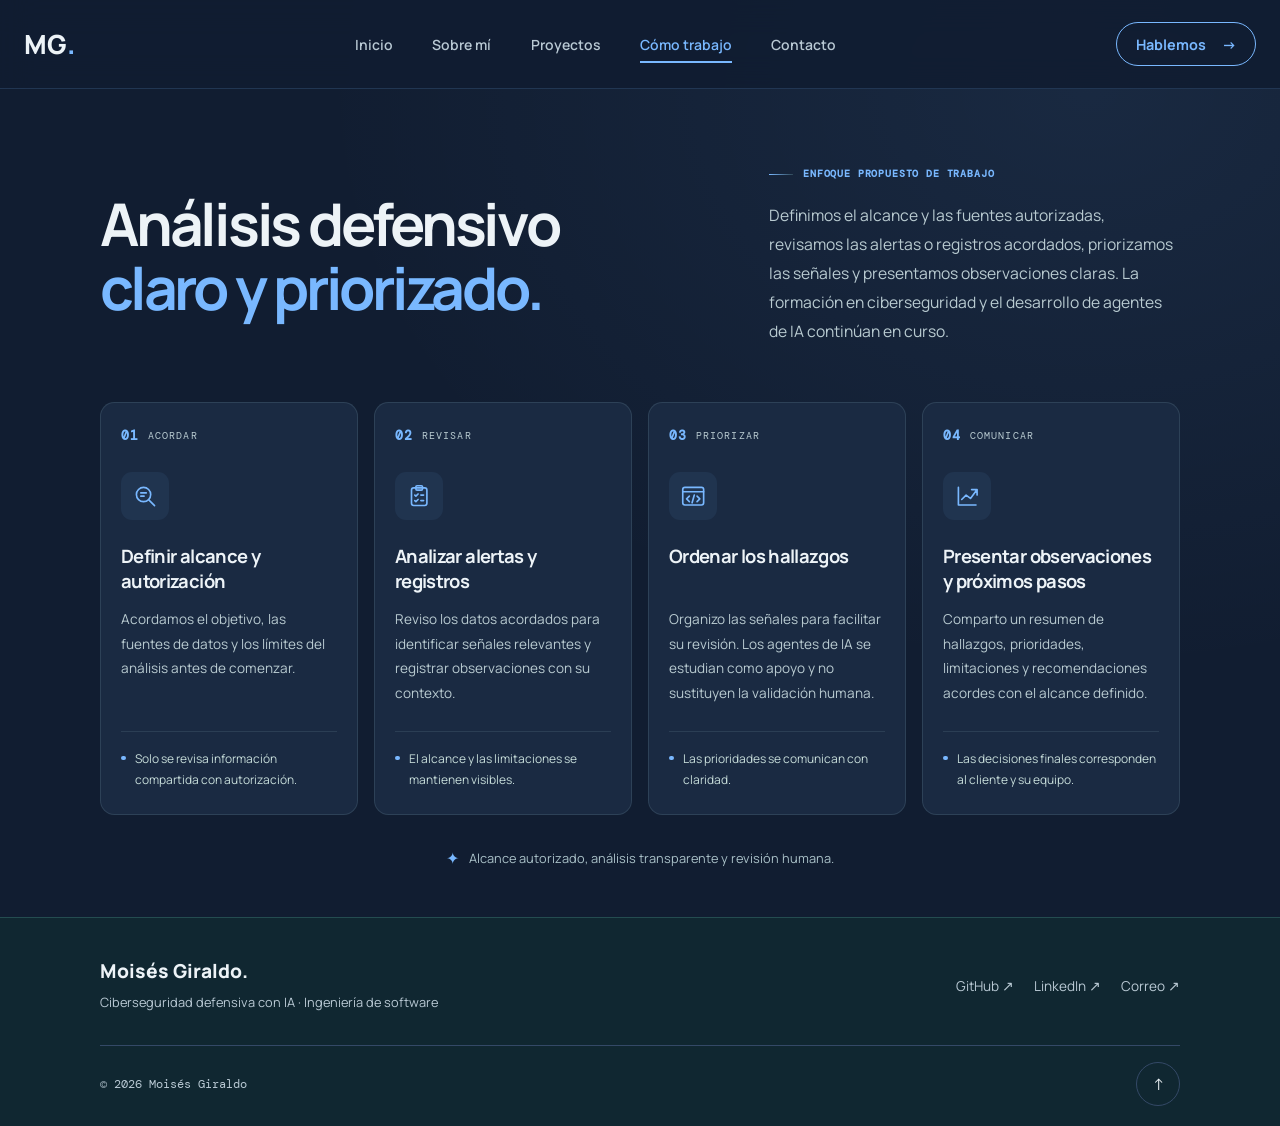
==== como-trabajo.html @ 06eb2d71 "portafolio1.0" ====
<!doctype html>
<html lang="es">
  <head>
    <meta charset="utf-8">
    <meta name="viewport" content="width=device-width, initial-scale=1">
    <meta name="theme-color" content="#111d31">
    <meta name="description" content="Enfoque propuesto por Moisés Giraldo para definir el alcance y priorizar alertas y registros en análisis defensivos.">
    <title>Cómo trabajo | Moisés Giraldo</title>
    <link rel="stylesheet" href="css/styles.css">
    <script src="js/app.js" defer></script>
    <link rel="stylesheet" href="css/visual.css">
    <link rel="stylesheet" href="css/proceso.css">
  </head>
  <body>
    <a class="skip-link" href="#contenido">Saltar al contenido</a>
    <header class="site-header">
      <div class="header-inner">
        <a class="wordmark" href="index.html" aria-label="Moisés Giraldo, ir al inicio">MG<span>.</span></a>
        <button class="menu-toggle" type="button" aria-expanded="false" aria-controls="site-nav" aria-label="Abrir menú"><span></span><span></span></button>
        <nav class="site-nav" id="site-nav" aria-label="Navegación principal">
          <a href="index.html">Inicio</a><a href="sobre-mi.html">Sobre mí</a>
          <a href="proyectos.html">Proyectos</a>
          <a href="como-trabajo.html" aria-current="page">Cómo trabajo</a><a href="contacto.html">Contacto</a>
        </nav>
        <a class="header-cta" href="contacto.html">Hablemos <span aria-hidden="true">→</span></a>
      </div>
    </header>
    <main id="contenido" class="process-main">
      <section class="process-page section-wrap" aria-labelledby="process-title">
        <div class="process-header">
          <h1 id="process-title" class="process-title">Análisis defensivo<br><span>claro y priorizado.</span></h1>
          <div class="process-intro">
            <p class="process-kicker"><span class="process-kicker-line"></span> ENFOQUE PROPUESTO DE TRABAJO</p>
            <p class="process-summary">Definimos el alcance y las fuentes autorizadas, revisamos las alertas o registros acordados, priorizamos las señales y presentamos observaciones claras. La formación en ciberseguridad y el desarrollo de agentes de IA continúan en curso.</p>
            <div class="process-dots" aria-hidden="true">
              <span></span><span></span><span></span><span></span>
            </div>
          </div>
        </div>

        <div class="process-grid" aria-label="Proceso de trabajo">
          <article class="process-card">
            <div class="process-card-head">
              <span class="process-index">01</span>
              <span class="process-label">ACORDAR</span>
            </div>
            <div class="process-icon process-icon-search" aria-hidden="true">
              <svg viewBox="0 0 24 24" aria-hidden="true" focusable="false"><circle cx="10.5" cy="10.5" r="6.5"></circle><path d="m15.5 15.5 5 5M8 9h5M8 12h3"></path></svg>
            </div>
            <h2>Definir alcance y autorización</h2>
            <p>Acordamos el objetivo, las fuentes de datos y los límites del análisis antes de comenzar.</p>
            <div class="process-accent">
              <span class="process-bullet"></span>
              <p>Solo se revisa información compartida con autorización.</p>
            </div>
          </article>

          <article class="process-card">
            <div class="process-card-head">
              <span class="process-index">02</span>
              <span class="process-label">REVISAR</span>
            </div>
            <div class="process-icon process-icon-plan" aria-hidden="true">
              <svg viewBox="0 0 24 24" aria-hidden="true" focusable="false"><rect x="5" y="4.5" width="14" height="16" rx="2"></rect><rect x="9" y="2.5" width="6" height="4" rx="1"></rect><path d="m8 11 1 1 2-2M13.5 11h2.5m-8 5 1 1 2-2m2.5 1H16"></path></svg>
            </div>
            <h2>Analizar alertas y registros</h2>
            <p>Reviso los datos acordados para identificar señales relevantes y registrar observaciones con su contexto.</p>
            <div class="process-accent">
              <span class="process-bullet"></span>
              <p>El alcance y las limitaciones se mantienen visibles.</p>
            </div>
          </article>

          <article class="process-card">
            <div class="process-card-head">
              <span class="process-index">03</span>
              <span class="process-label">PRIORIZAR</span>
            </div>
            <div class="process-icon process-icon-build" aria-hidden="true">
              <svg viewBox="0 0 24 24" aria-hidden="true" focusable="false"><rect x="2.5" y="4" width="19" height="16" rx="2"></rect><path d="M2.5 8h19m-13 4-2.5 2.5L8.5 17m7-5 2.5 2.5-2.5 2.5m-2.5-6-2 7"></path></svg>
            </div>
            <h2>Ordenar los hallazgos</h2>
            <p>Organizo las señales para facilitar su revisión. Los agentes de IA se estudian como apoyo y no sustituyen la validación humana.</p>
            <div class="process-accent">
              <span class="process-bullet"></span>
              <p>Las prioridades se comunican con claridad.</p>
            </div>
          </article>

          <article class="process-card">
            <div class="process-card-head">
              <span class="process-index">04</span>
              <span class="process-label">COMUNICAR</span>
            </div>
            <div class="process-icon process-icon-improve" aria-hidden="true">
              <svg viewBox="0 0 24 24" aria-hidden="true" focusable="false"><path d="M4 4v16h16M7 15l4-4 4 3 6-8M16 6h5v5"></path></svg>
            </div>
            <h2>Presentar observaciones y próximos pasos</h2>
            <p>Comparto un resumen de hallazgos, prioridades, limitaciones y recomendaciones acordes con el alcance definido.</p>
            <div class="process-accent">
              <span class="process-bullet"></span>
              <p>Las decisiones finales corresponden al cliente y su equipo.</p>
            </div>
          </article>
        </div>

        <div class="process-footer">
          <span class="process-footer-icon">✦</span>
          <p>Alcance autorizado, análisis transparente y revisión humana.</p>
        </div>
      </section>
    </main>
    <footer class="site-footer">
      <div class="footer-inner">
        <div class="footer-top">
          <div><a class="footer-name" href="index.html">Moisés Giraldo<span aria-hidden="true">.</span></a><p>Ciberseguridad defensiva con IA · Ingeniería de software</p></div>
          <nav class="footer-links" aria-label="Perfiles y contacto">
            <a href="https://github.com/ellmoi" target="_blank" rel="noopener noreferrer">GitHub ↗</a>
            <a href="https://www.linkedin.com/in/moises-giraldo-7874b9283" target="_blank" rel="noopener noreferrer">LinkedIn ↗</a>
            <a href="mailto:moises10giraldo@gmail.com">Correo ↗</a>
          </nav>
        </div>
        <div class="footer-bottom"><span class="footer-copy">© <span id="year">2026</span> Moisés Giraldo</span><a class="back-top" href="index.html" aria-label="Volver al inicio">↑</a></div>
      </div>
    </footer>
  </body>
</html>
---- css/styles.css ----
@import url('https://fonts.googleapis.com/css2?family=DM+Mono:wght@400;500&family=Manrope:wght@400;500;600;700;800&display=swap');

:root {
  color-scheme: dark;
  --paper: #192c3a;
  --ink: #edf3f7;
  --muted: #b9c9d4;
  --line: #39505f;
  --accent: #96d8ca;
  --deep: #213746;
  --surface: #213746;
  --mono: 'DM Mono', 'Courier New', monospace;
  --sans: 'Manrope', 'Segoe UI', sans-serif;
  font-family: var(--sans);
  color: var(--ink);
  background: var(--paper);
  scroll-behavior: smooth;
  scroll-padding-top: 5.5rem;
  overflow-x: clip;
}

*, *::before, *::after { box-sizing: border-box; }
body { width: 100%; margin: 0; min-width: 0; min-height: 100svh; display: flex; flex-direction: column; background: radial-gradient(ellipse at 90% 10%, rgb(180 238 92 / 8%), transparent 42%); }
main { flex: 1; }
a { color: inherit; text-decoration: none; }
button { font: inherit; }
::selection { color: var(--paper); background: var(--accent); }
:focus-visible { outline: 2px solid #537c33; outline-offset: 4px; }

.skip-link { position: absolute; z-index: 10; top: 0.5rem; left: 0.5rem; padding: 0.75rem 1rem; background: var(--accent); transform: translateY(-150%); }
.skip-link:focus { transform: translateY(0); }
.site-header { position: sticky; z-index: 5; top: 0; background: rgb(244 245 242 / 94%); border-bottom: 1px solid var(--line); backdrop-filter: blur(12px); }
.header-inner { width: min(100% - 2.5rem, 1180px); min-height: 4.5rem; margin-inline: auto; display: flex; align-items: center; justify-content: space-between; }
.wordmark { display: inline-flex; align-items: center; justify-content: center; min-width: 2.75rem; min-height: 2.75rem; border: 1px solid var(--line); border-radius: 0.75rem; background: rgb(255 255 255 / 55%); font-weight: 800; font-size: 1.2rem; letter-spacing: 0; }
.wordmark span, .contact h2 span { color: #648b39; }
.site-nav { display: flex; align-items: center; gap: clamp(1rem, 3vw, 2.35rem); }
.site-nav a { color: #4e5752; font-size: 0.78rem; font-weight: 600; transition: color 160ms ease; }
.site-nav a:hover { color: #537c33; }
.site-nav a[aria-current="page"] { color: #537c33; }
.menu-toggle { display: none; }
.section-wrap { width: min(100% - 2.5rem, 1080px); margin-inline: auto; }
.page-intro { padding-block: clamp(3.5rem, 7vw, 5.5rem) 2.5rem; }
.page-intro .eyebrow { margin-bottom: 1.1rem; }
.page-title { max-width: 52rem; margin-bottom: 1rem; font-size: clamp(2.8rem, 7vw, 5.2rem); line-height: 1.02; letter-spacing: -0.06em; }
.page-description { max-width: 38rem; margin-bottom: 0; color: #626b65; font-size: 0.95rem; line-height: 1.8; }
.page-content { margin-bottom: clamp(4rem, 9vw, 7rem); }
.page-content.section-rule { border-top: 1px solid var(--line); }
.hero { min-height: min(720px, calc(100svh - 4.5rem)); padding-block: clamp(4.5rem, 10vw, 8rem) 4rem; display: grid; grid-template-columns: minmax(0, 1.2fr) minmax(230px, 0.72fr); align-items: center; gap: clamp(2rem, 8vw, 7rem); position: relative; }
.hero-copy { padding-bottom: 2rem; }
.eyebrow, .method-index, .portrait-index, .empty-count, .contact-pending { font-family: var(--mono); font-size: 0.68rem; letter-spacing: 0; }
.eyebrow { color: var(--muted); text-transform: uppercase; letter-spacing: 0.08em; line-height: 1.7; }
.hero .eyebrow { display: flex; align-items: center; gap: 0.6rem; margin: 0 0 1.5rem; }
.status-dot { width: 0.5rem; aspect-ratio: 1; background: #79a84a; border-radius: 50%; box-shadow: 0 0 0 4px rgb(180 238 92 / 30%); }
h1, h2, h3, p { margin-top: 0; }
h1, h2, h3 { text-wrap: balance; }
h1 { margin-bottom: 1rem; font-size: clamp(4rem, 9vw, 7.6rem); line-height: 0.91; letter-spacing: -0.065em; font-weight: 700; }
h1 span { color: #648b39; }
.hero-role { max-width: 24rem; margin-bottom: 0.9rem; font-size: clamp(1rem, 2vw, 1.3rem); font-weight: 700; line-height: 1.4; }
.hero-intro { max-width: 28rem; margin-bottom: 1.8rem; color: #626b65; font-size: 0.95rem; line-height: 1.8; }
.button { min-height: 3rem; display: inline-flex; align-items: center; justify-content: center; gap: 1.6rem; padding: 0.85rem 1.25rem; border-radius: 0.65rem; font-size: 0.8rem; font-weight: 700; transition: background 160ms ease, transform 160ms ease; }
.button-primary { background: var(--deep); color: white; }
.button-primary:hover { background: #395849; transform: translateY(-2px); }
.button-primary span { color: var(--accent); font-size: 1.1rem; }
.portrait { min-height: 390px; max-height: 480px; aspect-ratio: 0.79; justify-self: end; width: min(100%, 350px); position: relative; overflow: hidden; border: 6px solid #fff; border-radius: 1.25rem; background: #e2e7df; box-shadow: 0 20px 48px -24px rgb(38 60 52 / 35%); }
.portrait-photo { position: absolute; inset: 0; width: 100%; height: 100%; object-fit: cover; object-position: center 30%; }
.portrait-index { position: absolute; z-index: 1; top: 1.2rem; left: 1.2rem; padding: 0.5rem 0.65rem; border: 1px solid rgb(255 255 255 / 25%); border-radius: 0.4rem; background: rgb(32 38 36 / 78%); color: #fff; }
.portrait-corner { position: absolute; z-index: 1; right: 0; bottom: 0; width: 3rem; aspect-ratio: 1; background: var(--accent); clip-path: polygon(100% 0, 100% 100%, 0 100%); }
.scroll-cue { position: absolute; bottom: 1rem; left: 0; display: flex; gap: 0.65rem; align-items: center; color: var(--muted); font-family: var(--mono); font-size: 0.63rem; text-transform: uppercase; }
.scroll-cue span { font-size: 1rem; color: var(--deep); }
.section-rule { border-top: 1px solid var(--line); }
.about { display: grid; grid-template-columns: 1fr 1fr; gap: clamp(2rem, 8vw, 7rem); padding-block: clamp(4rem, 9vw, 7rem); }
.section-heading .eyebrow { margin-bottom: 1.1rem; }
.section-heading h2, .contact h2 { margin-bottom: 0; font-size: clamp(2.6rem, 6vw, 4.8rem); line-height: 1.03; letter-spacing: -0.06em; }
.section-heading h2 span { color: #648b39; }
.about-copy { align-self: end; max-width: 32rem; padding-bottom: 0.25rem; }
.about-copy p { color: #66706a; font-size: 0.9rem; line-height: 1.85; }
.about-copy .lead { color: var(--ink); font-size: 1.2rem; font-weight: 600; line-height: 1.6; }
.projects { padding-block: clamp(3.5rem, 7vw, 5rem); }
.section-heading-inline { display: flex; justify-content: space-between; align-items: end; gap: 2rem; margin-bottom: 2.5rem; }
.section-heading-inline h2 { font-size: clamp(2.2rem, 5vw, 3.5rem); }
.section-note { max-width: 17rem; margin-bottom: 0.25rem; color: var(--muted); font-size: 0.8rem; line-height: 1.7; }
.featured-projects { padding-block: 1rem clamp(3.5rem, 7vw, 5rem); }
.featured-heading { margin-bottom: 1.5rem; }
.featured-project-grid { display: grid; grid-template-columns: repeat(2, minmax(0, 1fr)); gap: 1rem; }
.featured-project { min-width: 0; padding: 0.6rem; border: 1px solid var(--line); border-radius: 1rem; background: rgb(255 255 255 / 72%); box-shadow: 0 5px 20px rgb(38 60 52 / 3%); transition: border-color 180ms ease, box-shadow 180ms ease; }
.featured-project:hover, .featured-project:focus-within { border-color: #93aa82; box-shadow: 0 12px 28px rgb(38 60 52 / 9%); }
.featured-project-toggle { border-radius: 0.6rem; }
.featured-project-toggle { position: relative; width: 100%; display: block; overflow: hidden; aspect-ratio: 1.55; padding: 0; border: 0; background: var(--deep); color: #fff; text-align: left; cursor: pointer; }
.featured-project-toggle > img { position: absolute; inset: 0; width: 100%; height: 100%; display: block; object-fit: cover; transition: transform 220ms ease; }
.featured-project-toggle::after { position: absolute; inset: 35% 0 0; content: ''; background: linear-gradient(transparent, rgb(20 25 23 / 96%)); }
.featured-project-toggle:hover > img, .featured-project-toggle:focus-visible > img, .featured-project.is-open .featured-project-toggle > img { transform: scale(1.025); }
.featured-project-meta { position: absolute; z-index: 1; right: 1rem; bottom: 1rem; left: 1rem; display: flex; align-items: end; justify-content: space-between; gap: 1rem; }
.featured-project-title { font-size: 1.1rem; font-weight: 700; }
.featured-project-prompt { padding: 0.4rem 0.55rem; border: 1px solid rgb(255 255 255 / 35%); border-radius: 0.35rem; background: rgb(20 25 23 / 50%); font-family: var(--mono); font-size: 0.66rem; white-space: nowrap; }
.project-tech-preview { position: absolute; z-index: 1; right: 1rem; bottom: 3.6rem; left: 1rem; display: flex; flex-wrap: wrap; gap: 0.45rem; opacity: 0; transform: translateY(0.4rem); transition: opacity 180ms ease, transform 180ms ease; }
.project-tech-preview span { padding: 0.35rem 0.5rem; border: 1px solid rgb(255 255 255 / 44%); background: rgb(20 25 23 / 72%); color: #fff; font-family: var(--mono); font-size: 0.62rem; }
.featured-project:hover .project-tech-preview, .featured-project:focus-within .project-tech-preview, .featured-project.is-open .project-tech-preview { opacity: 1; transform: translateY(0); }
.featured-project-actions { display: flex; gap: 0.5rem; margin-inline: 0.5rem; padding-block: 0.75rem 0.5rem; border-top: 1px solid var(--line); }
.featured-project-actions[hidden] { display: none; }
.featured-project-actions .project-action { flex: 1; }
.projects-more { margin-bottom: clamp(4rem, 9vw, 7rem); padding-top: clamp(3rem, 6vw, 4.5rem); }
.projects-more .section-heading-inline { margin-bottom: 1.5rem; }
.project-list { border-top: 1px solid var(--line); }
.project-entry { min-height: 5.5rem; display: grid; grid-template-columns: 3rem minmax(0, 1fr) auto; align-items: center; gap: 1.25rem; border-bottom: 1px solid var(--line); }
.project-number { color: var(--muted); font-family: var(--mono); font-size: 0.68rem; }
.project-entry h2, .project-entry h3 { margin: 0; font-size: clamp(1rem, 2vw, 1.25rem); font-weight: 600; }
.project-actions { display: flex; align-items: center; justify-content: flex-end; flex-wrap: wrap; gap: 0.5rem; }
.project-action { min-height: 2.5rem; display: inline-flex; align-items: center; justify-content: center; gap: 0.4rem; padding: 0.55rem 0.7rem; border: 1px solid var(--line); background: transparent; color: var(--deep); font: 700 0.68rem var(--sans); text-decoration: none; white-space: nowrap; }
.project-action:not(:disabled) { cursor: pointer; }
.project-action:disabled { color: var(--muted); opacity: 0.58; cursor: not-allowed; }
.project-action.project-page:not(:disabled) { border-color: var(--deep); background: var(--deep); color: #fff; }
.project-repo span { color: #648b39; }
.method { margin-block: 1rem clamp(3rem, 6vw, 5rem); padding: clamp(2rem, 5vw, 3.5rem); border: 1px solid #40594c; border-radius: 1rem; background: var(--deep); color: #f4f5f2; }
.method-top { display: flex; justify-content: space-between; gap: 1rem; }
.method .eyebrow, .method-index { color: #b9c8be; }
.method h2 { max-width: 47rem; margin: 2.5rem 0 3rem; font-size: clamp(1.8rem, 4.5vw, 3.6rem); line-height: 1.2; letter-spacing: -0.045em; }
.method h2 span { color: var(--accent); }
.process-list { display: grid; grid-template-columns: repeat(6, 1fr); list-style: none; margin: 0; padding: 1.2rem 0 0; border-top: 1px solid rgb(255 255 255 / 22%); }
.process-list li { display: flex; flex-direction: column; gap: 0.8rem; font-size: 0.75rem; font-weight: 600; }
.process-list li span { color: #a6b8ac; font-family: var(--mono); font-size: 0.62rem; }
.contact { display: grid; grid-template-columns: 1fr 1fr; gap: clamp(2rem, 8vw, 7rem); padding-block: clamp(4rem, 9vw, 7rem); }
.contact-list { min-width: 0; align-self: center; padding: 0.4rem 1.25rem; border: 1px solid var(--line); border-radius: 0.85rem; background: rgb(255 255 255 / 65%); }
.contact-row { min-height: 3.8rem; display: grid; grid-template-columns: 1fr 1fr auto; align-items: center; gap: 1rem; border-bottom: 1px solid var(--line); font-size: 0.85rem; font-weight: 600; }
.contact-row:first-child { border-top: 0; }
.contact-row:last-child { border-bottom: 0; }
.contact-row > span:last-child { color: #648b39; font-size: 1rem; }
.contact-pending { color: var(--muted); font-weight: 400; }
.site-footer { min-height: 5.5rem; padding: 1.2rem max(1.25rem, calc((100% - 1080px) / 2)); display: grid; grid-template-columns: auto 1fr auto auto; align-items: center; gap: 1.5rem; border-top: 1px solid var(--line); }
.footer-name { font-size: 0.8rem; font-weight: 800; }
.site-footer p { margin: 0; color: var(--muted); font-size: 0.72rem; }
.back-top { width: 2.75rem; aspect-ratio: 1; display: grid; place-items: center; border: 1px solid var(--line); border-radius: 50%; transition: background 160ms ease; }
.back-top:hover { background: var(--accent); }
.footer-copy { color: var(--muted); font-family: var(--mono); font-size: 0.65rem; }

@media (min-width: 1400px) { .hero { min-height: 720px; } }
@media (max-width: 680px) {
  .header-inner { width: min(100% - 2rem, 1180px); min-height: 4rem; }
  .menu-toggle { width: 2.75rem; height: 2.75rem; display: flex; flex-direction: column; align-items: center; justify-content: center; gap: 0.35rem; border: 1px solid var(--line); background: transparent; cursor: pointer; }
  .menu-toggle span { width: 1rem; height: 1px; background: var(--ink); transition: transform 160ms ease; }
  .menu-toggle[aria-expanded="true"] span:first-child { transform: translateY(3px) rotate(45deg); }
  .menu-toggle[aria-expanded="true"] span:last-child { transform: translateY(-3px) rotate(-45deg); }
  .site-nav { position: absolute; top: calc(100% + 1px); left: 0; right: 0; display: none; flex-direction: column; align-items: stretch; gap: 0; padding: 0.5rem 1rem 1rem; background: var(--paper); border-bottom: 1px solid var(--line); }
  .site-nav.is-open { display: flex; }
  .site-nav a { padding: 0.9rem 0.25rem; border-bottom: 1px solid var(--line); font-size: 0.9rem; }
  .section-wrap { width: min(100% - 2rem, 1080px); }
  .page-intro { padding-block: 3.5rem 2rem; }
  .page-title { font-size: clamp(2.8rem, 12vw, 4rem); }
  .hero { min-height: auto; grid-template-columns: 1fr; gap: 2rem; padding-block: 4rem 4.5rem; }
  .hero-copy { padding-bottom: 0; }
  h1 { font-size: clamp(4rem, 17vw, 6rem); }
  .portrait { justify-self: stretch; width: 100%; min-height: 320px; max-height: 440px; aspect-ratio: 0.85; }
  .scroll-cue { bottom: 1rem; }
  .about, .contact { grid-template-columns: 1fr; gap: 2rem; }
  .section-heading h2, .contact h2 { font-size: clamp(2.7rem, 12vw, 4rem); }
  .section-heading-inline { align-items: start; flex-direction: column; gap: 0.8rem; margin-bottom: 1.7rem; }
  .section-heading-inline h2 { font-size: 2.5rem; }
  .section-note { max-width: 24rem; }
  .featured-project-grid { grid-template-columns: 1fr; }
  .featured-project-toggle { aspect-ratio: 1.25; }
  .featured-project-meta { right: 0.8rem; bottom: 0.8rem; left: 0.8rem; }
  .featured-project-title { font-size: 1rem; }
  .project-tech-preview { right: 0.8rem; bottom: 3.4rem; left: 0.8rem; }
  .project-entry { grid-template-columns: 2rem minmax(0, 1fr); gap: 0.75rem; padding-block: 0.9rem; }
  .project-actions { grid-column: 2; justify-content: flex-start; }
  .method { padding: 2rem 1.25rem; }
  .method-top { flex-direction: column; gap: 0; }
  .method h2 { margin: 1.7rem 0 2rem; }
  .process-list { grid-template-columns: repeat(3, 1fr); row-gap: 1.4rem; }
  .contact-row { grid-template-columns: 0.8fr 1.4fr auto; gap: 0.4rem; font-size: 0.8rem; }
  .contact-pending { font-size: 0.59rem; }
  .site-footer { grid-template-columns: 1fr auto; gap: 0.5rem 1rem; padding: 1.2rem 1rem; }
  .site-footer p { grid-row: 2; }
  .back-top { grid-column: 2; grid-row: 1; }
  .footer-copy { grid-column: 2; grid-row: 2; justify-self: end; }
}

@media (prefers-reduced-motion: reduce) {
  *, *::before, *::after { scroll-behavior: auto !important; transition-duration: 0.01ms !important; }
}

@media (hover: none) {
  .project-tech-preview { opacity: 1; transform: none; }
}
/* Ajustes de lectura y acceso a la información profesional. */
.hero-actions { display: flex; flex-wrap: wrap; gap: 0.75rem; }
.button-secondary { border: 1px solid var(--deep); color: var(--deep); }
.button-secondary:hover { background: #e2e7df; }
.skill-list { display: flex; flex-wrap: wrap; gap: 0.5rem; margin: 0 0 1.8rem; padding: 0; list-style: none; }
.skill-list li { padding: 0.45rem 0.75rem; border: 1px solid #d2dfc8; border-radius: 2rem; background: #eaf0e4; font: 0.72rem var(--mono); color: var(--deep); }
.featured-project-grid { gap: 2rem 1.25rem; align-items: start; }
.project-summary { margin: 0; padding: 1rem 0.5rem 0.8rem; color: #626b65; font-size: 0.88rem; line-height: 1.75; }
.project-status { padding: 0.55rem 0.7rem; color: var(--muted); font-size: 0.72rem; }
.project-action { min-height: 2.75rem; border-radius: 0.45rem; transition: background 160ms ease, border-color 160ms ease; }
.project-action:hover { border-color: #93aa82; background: #eaf0e4; }
.project-action.project-page:hover { background: #395849; }
.process-list { gap: 1.25rem; }
.process-list li p { margin: 0; color: #d2ddd5; font-size: 0.78rem; font-weight: 400; line-height: 1.7; }
.contact-note { margin-top: 1rem; color: var(--muted); font-size: 0.8rem; line-height: 1.7; }
.contact-row > span:nth-child(2) { min-width: 0; overflow-wrap: anywhere; }
a.contact-row:hover { background: #e2e7df; }
.site-nav a[aria-current="page"] { text-decoration: underline; text-underline-offset: 0.4rem; }

/* Portadas panorámicas de todos los repositorios. */
.cyber-project-note {
  display: flex;
  justify-content: space-between;
  align-items: end;
  gap: 1.5rem;
  margin-bottom: 2rem;
  padding: clamp(1.25rem, 3vw, 2rem);
  border: 1px solid rgb(121 184 255 / 24%);
  border-radius: 0.6rem;
  background: rgb(28 45 70 / 70%);
}
.cyber-project-note .eyebrow { margin-bottom: 0.55rem; color: var(--accent); }
.cyber-project-note h2 { margin-bottom: 0.6rem; font-size: clamp(1.2rem, 2.4vw, 1.7rem); }
.cyber-project-note p:not(.eyebrow) { max-width: 46rem; margin-bottom: 0; color: var(--muted); font-size: 0.85rem; line-height: 1.75; }
.cyber-project-note .button { flex: 0 0 auto; }
.repository-gallery { margin-bottom: clamp(3rem, 7vw, 6rem); }
.repository-gallery-heading { display: flex; justify-content: space-between; flex-wrap: wrap; gap: 0.5rem 2rem; padding-block: 1rem; border-top: 1px solid var(--line); }
.repository-gallery-heading p { margin: 0; color: var(--muted); font-size: 0.75rem; line-height: 1.7; }
.repository-cover-list { display: grid; gap: 1.25rem; }
.repository-cover { position: relative; min-width: 0; min-height: 260px; overflow: hidden; border: 1px solid rgb(185 201 212 / 18%); border-radius: 0.85rem; background: #15241f; color: #fff; box-shadow: 0 8px 24px rgb(25 38 32 / 8%); }
.repository-cover-link { position: absolute; inset: 0; display: block; overflow: hidden; color: inherit; text-decoration: none; }
.repository-cover-image { position: absolute; inset: 0; z-index: 0; width: 100%; height: 100%; object-fit: cover; object-position: center; transition: transform 300ms ease; }
.repository-cover-link::before { position: absolute; inset: auto 0 0; z-index: 1; height: 38%; content: ''; background: linear-gradient(transparent, rgb(0 0 0 / 74%)); }
.repository-cover-link::after { position: absolute; inset: 0; z-index: 1; content: ''; background: linear-gradient(90deg, rgb(8 17 14 / 94%) 0%, rgb(8 17 14 / 83%) 32%, rgb(8 17 14 / 35%) 66%, rgb(8 17 14 / 8%) 100%); opacity: 0; transition: opacity 220ms ease; }
.repository-cover-content { position: absolute; inset: 0; z-index: 2; display: flex; flex-direction: column; align-items: flex-start; justify-content: center; max-width: 42rem; padding: clamp(1.5rem, 3vw, 2.25rem); }
.repository-cover-content > :not(h2) { opacity: 0; transform: translateY(0.35rem); transition: opacity 200ms ease, transform 200ms ease; }
.repository-index { display: block; margin-bottom: 0.85rem; color: #d0e4c3; font: 0.65rem var(--mono); letter-spacing: 0.1em; }
.repository-cover h2 { position: absolute; right: 1.5rem; bottom: 1.2rem; left: 1.5rem; margin: 0; color: #fff; font-size: clamp(1.2rem, 2.4vw, 1.65rem); font-weight: 700; line-height: 1.15; text-shadow: 0 1px 8px rgb(0 0 0 / 60%); }
.repository-cover-content > p { max-width: 30rem; margin-bottom: 1rem; color: #e2e8e3; font-size: 0.85rem; line-height: 1.65; }
.repository-tech { display: flex; flex-wrap: wrap; gap: 0.4rem; margin: 0 0 0.8rem; padding: 0; list-style: none; }
.repository-tech li { padding: 0.3rem 0.5rem; border: 1px solid rgb(255 255 255 / 28%); border-radius: 0.25rem; background: rgb(8 17 14 / 45%); color: #edf4e9; font: 0.65rem var(--mono); }
.repository-open { display: inline-flex; align-items: center; gap: 0.5rem; min-height: 40px; margin-top: 0.35rem; padding: 0.55rem 0.8rem; border: 1px solid rgb(255 255 255 / 70%); border-radius: 0.25rem; font-size: 0.75rem; font-weight: 700; }
.repository-cover-link:focus-visible { outline: 3px solid var(--accent); outline-offset: -5px; }
@media (hover: hover) {
  .repository-cover-link:hover .repository-cover-image { transform: scale(1.035); }
  .repository-cover-link:hover::after { opacity: 1; }
  .repository-cover-link:hover .repository-cover-content > :not(h2) { opacity: 1; transform: translateY(0); }
}
.repository-cover-link:focus-visible::after, .repository-cover-link:focus-visible .repository-cover-content > :not(h2) { opacity: 1; transform: translateY(0); }
@media (max-width: 680px) {
  .repository-cover { min-height: 300px; }
  .repository-cover-image { object-position: 70% center; }
  .repository-cover-content { padding: 1.5rem 1.25rem; }
  .repository-cover h2 { font-size: clamp(1.65rem, 7vw, 2.25rem); }
}

.project-detail-shell { width: min(100% - 3rem, 1240px); margin-inline: auto; padding-block: clamp(1.5rem, 4vw, 3rem) 5rem; }
.project-detail-back { display: inline-flex; align-items: center; gap: 0.6rem; min-height: 44px; color: var(--muted); font-size: 0.8rem; text-decoration: none; }
.project-detail-back:hover { color: var(--accent); }
.project-detail-heading { display: grid; grid-template-columns: 1fr minmax(15rem, 0.5fr); align-items: end; gap: 2rem; margin-block: clamp(2.5rem, 6vw, 5rem); }
.project-detail-heading .eyebrow, .project-detail-copy .eyebrow { color: var(--accent); font: 0.7rem var(--mono); text-transform: uppercase; }
.project-detail-heading h1 { max-width: 12ch; margin: 0; font-size: clamp(3rem, 7vw, 6rem); line-height: 0.98; }
.project-detail-heading > p { max-width: 26rem; margin: 0 0 0.3rem; color: var(--muted); line-height: 1.7; }
.project-detail-grid { display: grid; grid-template-columns: minmax(0, 1.2fr) minmax(18rem, 0.8fr); align-items: center; gap: clamp(2rem, 6vw, 6rem); }
.project-detail-media { position: relative; min-width: 0; margin: 0; overflow: hidden; aspect-ratio: 1.35; border: 1px solid var(--line); border-radius: 0.5rem; background: var(--surface); }
.project-detail-media img { display: block; width: 100%; height: 100%; object-fit: cover; }
.project-detail-media figcaption { position: absolute; right: 0.8rem; bottom: 0.8rem; padding: 0.4rem 0.55rem; background: rgb(0 0 0 / 62%); color: #fff; font: 0.62rem var(--mono); }
.project-detail-copy h2 { margin: 0 0 1rem; font-size: clamp(2rem, 4vw, 3.25rem); line-height: 1.05; }
.project-detail-copy > p { max-width: 36rem; color: var(--muted); font-size: 1rem; line-height: 1.8; }
.project-detail-tech { display: flex; flex-wrap: wrap; gap: 0.5rem; margin-block: 1.5rem 2rem; }
.project-detail-tech:empty { display: none; }
.project-detail-tech li { padding: 0.4rem 0.65rem; border: 1px solid var(--line); border-radius: 999px; color: var(--muted); font: 0.7rem var(--mono); list-style: none; }
.project-detail-actions { display: flex; flex-wrap: wrap; gap: 0.7rem; }
.project-detail-button { display: inline-flex; align-items: center; justify-content: center; gap: 0.65rem; min-height: 46px; padding: 0.7rem 1rem; border: 1px solid var(--line); border-radius: 0.3rem; color: var(--ink); font-size: 0.8rem; font-weight: 700; text-decoration: none; }
.project-detail-button[hidden] { display: none; }
.project-detail-button-primary { border-color: var(--accent); background: var(--accent); color: #102a2a; }
.project-detail-button:hover { border-color: var(--accent); }
.project-detail-button[aria-disabled="true"] { color: var(--muted); cursor: not-allowed; }
.project-detail-error { width: min(100% - 3rem, 60rem); margin: 15vh auto; color: var(--ink); }
.project-detail-error a { color: var(--accent); }
@media (max-width: 760px) {
  .project-detail-shell { width: min(100% - 2rem, 1240px); }
  .project-detail-heading { grid-template-columns: 1fr; gap: 1rem; margin-block: 2.5rem; }
  .project-detail-heading h1 { max-width: 14ch; font-size: clamp(3rem, 14vw, 4.5rem); }
  .project-detail-grid { grid-template-columns: 1fr; gap: 2rem; }
  .project-detail-media { aspect-ratio: 1.2; }
}
@media (min-width: 681px) {
  .site-nav { gap: clamp(0.25rem, 1.5vw, 1.25rem); }
  .site-nav a { padding: 0.65rem 0.8rem; border-radius: 0.5rem; }
  .site-nav a[aria-current="page"] { background: #e8eedf; }
  .process-list { grid-template-columns: repeat(3, minmax(0, 1fr)); gap: 1.75rem; }
  .contact-row { grid-template-columns: 4.5rem minmax(0, 1fr) auto; }
}
@media (max-width: 680px) {
  .process-list { grid-template-columns: repeat(2, minmax(0, 1fr)); }
  .project-tech-preview { opacity: 1; transform: none; bottom: auto; top: 0.8rem; }
  .featured-project-meta { flex-wrap: wrap; gap: 0.4rem; }
  .featured-project-actions { flex-wrap: wrap; }
  .site-nav { position: static; display: flex; width: 100%; }
  .header-inner { flex-wrap: wrap; }
  .menu-toggle { display: none; }
  .js .menu-toggle { display: flex; }
  .js .site-nav { position: absolute; display: none; }
  .js .site-nav.is-open { display: flex; }
}

/* Tema compartido por todas las páginas: petróleo, slate y menta. */
body { background: radial-gradient(ellipse at 85% 15%, rgb(74 118 139 / 12%), transparent 50%), var(--paper); }
:focus-visible { outline: 3px solid var(--accent); outline-offset: 5px; }
.skip-link { color: var(--paper); }
.site-header { background: rgb(25 44 58 / 97%); border-bottom-color: rgb(185 201 212 / 12%); backdrop-filter: blur(16px); }
.header-inner { width: min(100% - 3rem, 1080px); min-height: 5rem; gap: 1rem; }
.wordmark { padding: 0; border: 0; border-radius: 0; background: transparent; color: var(--ink); font-size: 1.35rem; }
.wordmark span, .contact h2 span, .section-heading h2 span, h1 span { color: var(--accent); }
.site-nav { gap: clamp(0.2rem, 1.2vw, 1rem); }
.site-nav a { padding: 0.85rem 0.65rem; border-radius: 0.3rem; color: var(--muted); font-size: 0.875rem; transition: color 180ms ease, background 180ms ease; }
.site-nav a:hover { color: var(--ink); background: rgb(185 201 212 / 6%); }
.site-nav a[aria-current="page"] { background: transparent; color: var(--ink); text-decoration-color: var(--accent); text-decoration-thickness: 2px; text-underline-offset: 0.55rem; }
.menu-toggle { border-color: var(--line); border-radius: 0.5rem; }
.section-wrap { width: min(100% - 3rem, 1080px); }
.page-description, .hero-intro, .about-copy p, .project-summary { color: var(--muted); font-size: 1rem; }
.eyebrow { font-size: 0.75rem; }
.page-title { font-size: clamp(2.8rem, 6vw, 4.5rem); }
.about, .contact { grid-template-columns: minmax(0, 1fr) minmax(0, 1fr); }
.about-copy { min-width: 0; }
.about-copy .lead { color: var(--ink); }
.section-heading h2, .contact h2 { font-size: clamp(2.3rem, 5vw, 4rem); }
.button { min-height: 3.1rem; padding: 0.85rem 1.25rem; border: 1px solid transparent; border-radius: 0.45rem; font-size: 0.9rem; gap: 1.25rem; transition: background 180ms ease, border-color 180ms ease, transform 180ms ease; }
.button-primary { background: var(--accent); color: var(--paper); }
.button-primary span { color: inherit; }
.button-primary:hover { background: #b8d5ff; }
.button-secondary { border-color: #718795; color: var(--ink); background: transparent; }
.button-secondary:hover { background: var(--surface); border-color: var(--muted); }
.contact-list, .scrum-steps li, .featured-project { background: var(--surface); border-color: var(--line); box-shadow: none; }
.contact-row { min-height: 4.5rem; font-size: 0.9rem; transition: background 180ms ease; }
a.contact-row:hover { background: #273a59; }
.contact-row > span:last-child { color: var(--accent); }
.scrum-icon { background: #2b4555; stroke: var(--accent); }
.scrum-step-label, .scrum-repeat { color: var(--accent); }
.scrum-steps p, .scrum-roles p { font-size: 0.9rem; }
.scrum-source { font-size: 0.85rem; }
.work-hero { background: var(--surface); }
.work-hero::before { background: linear-gradient(90deg, rgb(25 44 58 / 96%), rgb(25 44 58 / 80%) 40%, rgb(25 44 58 / 5%)); }
.work-hero .eyebrow, .repository-index { color: #c7e6df; }
.repository-cover { background: var(--surface); box-shadow: 0 8px 24px rgb(0 0 0 / 10%); }
.cover-link-primary { border-color: var(--accent); background: var(--accent); color: var(--paper); }
.cover-link:focus-visible { outline-color: var(--accent); }
.cover-link-primary:hover { border-color: #b8d5ff; background: #b8d5ff; color: var(--paper); }
.project-action { color: var(--ink); }
.project-action:hover { border-color: var(--accent); background: var(--surface); }
.project-repo span { color: var(--accent); }
.site-footer { background: #172936; border-top-color: var(--line); }
.site-footer p { font-size: 0.8rem; }
.footer-copy { font-size: 0.75rem; }
.back-top:hover { color: var(--paper); }
@media (max-width: 680px) {
  .header-inner, .section-wrap { width: calc(100% - 2rem); }
  .header-inner { min-height: 4.5rem; }
  .site-nav { gap: 0; background: var(--paper); border-bottom-color: var(--line); max-height: calc(100dvh - 4.5rem); overflow-y: auto; }
  .site-nav a { padding: 0.95rem 0.5rem; font-size: 1rem; }
  .about, .contact { grid-template-columns: minmax(0, 1fr); }
  .contact-list { padding-inline: 0.85rem; }
  .contact-row { grid-template-columns: 4.5rem minmax(0, 1fr) auto; font-size: 0.85rem; }
  .work-hero::before { background: rgb(25 44 58 / 85%); }
}
@media (prefers-reduced-motion: reduce) {
  .button-primary:hover { transform: none; }
}

.contact-page-layout { width: min(100% - 3rem, 1080px); min-height: calc(100svh - 11rem); display: grid; grid-template-columns: minmax(0, 1.1fr) minmax(15rem, 0.95fr) minmax(21rem, 1.25fr); align-items: start; gap: clamp(1.25rem, 2.5vw, 2.25rem); margin-inline: auto; padding-block: 3.75rem 2rem; }
.contact-intro > .eyebrow, .contact-form-heading > .eyebrow { margin-bottom: 0.75rem; }
.contact-intro h1 { margin: 0 0 1rem; font-size: clamp(2.65rem, 4.3vw, 3.55rem); line-height: 0.98; }
.contact-intro h1 span { color: var(--accent); }
.contact-intro > p:not(.eyebrow) { max-width: 28rem; margin-bottom: 2rem; color: var(--muted); font-size: 0.92rem; line-height: 1.7; }
.contact-reasons { margin-top: 1.3rem; }
.contact-reasons .eyebrow, .contact-small-heading { margin: 0 0 0.9rem; color: var(--ink); font: 600 0.72rem var(--sans); }
.contact-reasons ul { display: grid; gap: 0.55rem; margin: 0; padding: 0; color: var(--muted); font-size: 0.76rem; list-style: none; }
.contact-reasons li::before { margin-right: 0.55rem; color: var(--accent); content: '↗'; }
.contact-channels { min-width: 0; }
.contact-channels .contact-list { display: grid; gap: 0.55rem; padding: 0; border: 0; background: transparent; }
.contact-channels .contact-row { min-height: 3.6rem; grid-template-columns: minmax(0, 1fr) minmax(0, 1.1fr) auto; gap: 0.45rem; padding: 0.65rem; border: 1px solid var(--line); border-radius: 0.3rem; background: rgb(28 45 70 / 82%); font-size: 0.68rem; }
.contact-label { display: inline-flex; align-items: center; gap: 0.45rem; min-width: 0; }
.contact-icon { width: 1rem; height: 1rem; flex: 0 0 auto; fill: none; stroke: var(--accent); stroke-linecap: round; stroke-linejoin: round; stroke-width: 1.7; }
.contact-channels .contact-row:nth-child(2) .contact-icon { fill: var(--accent); stroke: none; }
.contact-channels .contact-row > span:nth-child(2) { overflow-wrap: anywhere; }
.contact-channels .contact-row > span:last-child { font-size: 0.8rem; }
.contact-form-panel { min-width: 0; padding: clamp(1rem, 2vw, 1.4rem); border: 1px solid var(--line); border-radius: 0.55rem; background: rgb(28 45 70 / 88%); box-shadow: 0 14px 40px rgb(0 0 0 / 12%); }
.contact-form-heading h2 { margin: 0 0 1.1rem; font-size: 1.05rem; line-height: 1.3; }
.contact-form { display: grid; align-content: start; gap: 0.72rem; }
.contact-field { display: grid; min-width: 0; gap: 0.35rem; }
.contact-field label { font-size: 0.68rem; font-weight: 700; }
.contact-field input, .contact-field select, .contact-field textarea { width: 100%; min-height: 2.5rem; padding: 0.6rem 0.7rem; border: 1px solid var(--line); border-radius: 0.25rem; background: rgb(10 25 31 / 55%); color: var(--ink); font: 0.75rem var(--sans); }
.contact-field textarea { min-height: 5.8rem; resize: vertical; line-height: 1.5; }
.contact-field input:focus-visible, .contact-field select:focus-visible, .contact-field textarea:focus-visible { outline: 2px solid var(--accent); outline-offset: 2px; }
.contact-form-actions { display: grid; gap: 0.5rem; }
.contact-form-actions .button { min-height: 2.7rem; justify-self: start; padding: 0.7rem 0.9rem; cursor: pointer; font-size: 0.75rem; }
.contact-form-status { margin: 0; color: var(--muted); font-size: 0.8rem; line-height: 1.7; }
.contact-form-note { margin: 0; color: var(--muted); font-size: 0.67rem; line-height: 1.6; }
.contact-draft-link { display: inline-block; min-height: 44px; padding-block: 0.65rem; color: var(--accent); font-weight: 700; text-underline-offset: 0.2rem; }
@media (max-width: 1050px) {
  .contact-page-layout { min-height: auto; grid-template-columns: minmax(0, 1fr) minmax(19rem, 1fr); gap: 2rem; padding-block: 3rem; }
  .contact-intro { grid-column: 1 / -1; max-width: 38rem; }
  .contact-intro h1 { font-size: clamp(3rem, 6vw, 4rem); }
  .contact-artwork { height: 10rem; }
}
@media (max-width: 680px) {
  .contact-page-layout { width: calc(100% - 2rem); grid-template-columns: minmax(0, 1fr); gap: 1.75rem; padding-block: 2rem 3rem; }
  .contact-intro { grid-column: auto; }
  .contact-intro h1 { font-size: clamp(2.8rem, 12vw, 4rem); }
  .contact-artwork { height: 9rem; max-width: none; margin-top: 1rem; }
  .contact-channels .contact-list { grid-template-columns: repeat(3, minmax(0, 1fr)); }
  .contact-channels .contact-row { min-height: 4rem; grid-template-columns: minmax(0, 1fr) minmax(0, 1fr) auto; align-content: center; }
  .contact-label { flex-wrap: wrap; }
  .contact-channels .contact-row > span:first-child { font-weight: 700; }
  .contact-channels .contact-row > span:nth-child(2) { font-size: 0.62rem; }
}
@media (max-width: 420px) {
  .contact-channels .contact-list { grid-template-columns: minmax(0, 1fr); }
  .contact-channels .contact-row { min-height: 3.2rem; grid-template-columns: minmax(0, 1fr) minmax(0, 1.1fr) auto; }
}
@media (max-width: 680px) {
  .cyber-project-note { align-items: start; flex-direction: column; }
  .cyber-project-note .button { width: fit-content; }
}
---- css/visual.css ----
/* Identidad visual común: se carga después de los estilos de cada página. */
:root { --paper: #111d31; --surface: #1c2d46; --deep: #1c2d46; --accent: #79b8ff; --line: #344967; }
body {
  background: radial-gradient(ellipse at 82% 8%, rgb(74 118 174 / 16%), transparent 48%), radial-gradient(ellipse at 12% 45%, rgb(42 83 126 / 10%), transparent 42%), var(--paper);
}
.home-intro { background: transparent; }
.site-header, .site-header.home-header { background: rgb(17 29 49 / 92%); border-bottom: 1px solid rgb(121 184 255 / 16%); }
.site-header .header-inner { width: min(100% - 3rem, 1240px); min-height: 5.5rem; }
.site-header .wordmark { font-size: 1.65rem; }
.site-header .site-nav a { position: relative; padding-inline: 0.75rem; }
.site-header .site-nav a[aria-current="page"] { text-decoration: none; color: var(--accent); }
.site-header .site-nav a[aria-current="page"]::after { position: absolute; bottom: 0.25rem; left: 0.75rem; right: 0.75rem; height: 2px; background: var(--accent); content: ''; }
.header-cta { display: inline-flex; align-items: center; justify-content: center; gap: 1rem; min-height: 44px; padding: 0.65rem 1.15rem; border: 1px solid var(--accent); border-radius: 2rem; color: var(--accent); font-size: 0.9rem; font-weight: 700; transition: background 180ms ease, color 180ms ease; }
.header-cta:hover { color: var(--paper); background: var(--accent); }
.home-intro .hero { padding-block: clamp(3rem, 6vw, 5rem); }
.home-intro .hero .eyebrow { display: inline-flex; padding: 0.5rem 0.85rem; border: 1px solid rgb(121 184 255 / 35%); border-radius: 2rem; background: rgb(36 69 113 / 35%); color: #dce9ff; }
.home-intro h1 { font-size: clamp(3rem, 6vw, 5rem); }
.home-intro h1 span { color: var(--accent); }
.home-intro .hero-role { color: #c7e5e9; }
.home-intro .portrait { aspect-ratio: auto; border: 1px solid rgb(121 184 255 / 60%); padding: 0; border-radius: 1.6rem; box-shadow: 12px -12px 0 -1px #213451, 12px -12px 0 0 rgb(121 184 255 / 35%); }
.home-intro .portrait-photo { position: static; display: block; width: 100%; height: auto; object-fit: contain; }
.home-intro .technologies { background: rgb(15 37 47 / 55%); border-top-color: rgb(117 224 205 / 20%); padding: 2rem clamp(1rem, 3vw, 2rem) 2.5rem; margin-bottom: 4rem; border-radius: 0 0 1rem 1rem; }
.home-intro .skill-list li { background: rgb(36 55 82 / 80%); }
.page-intro { position: relative; padding-bottom: 2.5rem; }
.page-intro::after { content: ''; display: block; width: 3rem; height: 3px; margin-top: 1.75rem; background: var(--accent); }
.page-title { letter-spacing: -0.045em; }
.page-description { color: #c6d7df; }
.about { padding-block: 3rem; }
.about-copy { padding: 1.5rem; border-left: 2px solid rgb(117 224 205 / 35%); background: rgb(28 53 64 / 65%); border-radius: 0 0.8rem 0.8rem 0; }
.contact { padding-block: 3rem; }
.contact-list { background: rgb(28 53 64 / 85%); border-color: rgb(117 224 205 / 25%); }
.contact-row > span:last-child { transition: transform 180ms ease; }
.contact-row:hover > span:last-child { transform: translate(2px, -2px); }
.repository-cover { border: 1px solid rgb(185 201 212 / 18%); }
.repository-gallery-heading { border-top: 0; }
.scrum-steps li { background: rgb(28 53 64 / 88%); border-top: 2px solid rgb(117 224 205 / 35%); }
.scrum-icon { background: #284952; }
.site-footer { display: block; padding: 0; background: #102731; border-top: 1px solid rgb(117 224 205 / 20%); }
.footer-inner { width: min(100% - 3rem, 1080px); margin-inline: auto; padding-block: 2.5rem 1.25rem; }
.footer-top { display: flex; justify-content: space-between; align-items: center; flex-wrap: wrap; gap: 1.5rem; padding-bottom: 2rem; }
.site-footer .footer-name { display: inline-block; margin-bottom: 0.5rem; font-size: 1.2rem; }
.site-footer .footer-top p { max-width: 28rem; line-height: 1.7; }
.footer-links { display: flex; flex-wrap: wrap; gap: 0.5rem 1.25rem; }
.footer-links a { display: inline-flex; align-items: center; min-height: 44px; color: var(--muted); font-size: 0.85rem; transition: color 180ms ease; }
.footer-links a:hover { color: var(--accent); }
.footer-bottom { display: flex; align-items: center; justify-content: space-between; gap: 1rem; padding-top: 1rem; border-top: 1px solid var(--line); }
.site-footer .back-top { width: 2.75rem; }
@media (min-width: 681px) and (max-width: 960px) {
  .site-header .header-inner { gap: 0.3rem; }
  .site-header .site-nav { gap: 0; }
  .site-header .site-nav a { padding-inline: 0.4rem; font-size: 0.8rem; }
  .header-cta { padding-inline: 0.8rem; gap: 0.5rem; font-size: 0.8rem; }
}
@media (max-width: 680px) {
  body { background-size: auto, auto 1000px; }
  .site-header .header-inner { width: calc(100% - 2rem); min-height: 4.5rem; gap: 0.75rem; }
  .site-header .wordmark { margin-right: auto; }
  .site-header .menu-toggle { order: 3; }
  .site-header .site-nav { order: 4; background: #111d31; }
  .header-cta { padding: 0.5rem 0.8rem; gap: 0.6rem; font-size: 0.8rem; }
  .home-intro .hero .eyebrow { font-size: 0.65rem; letter-spacing: 0.015em; }
  .home-intro .portrait { width: min(calc(100% - 12px), 320px); }
  .home-intro .technologies { padding-inline: 1rem; margin-bottom: 2.5rem; }
  .about-copy { padding: 1.25rem; }
  .footer-inner { width: calc(100% - 2rem); }
  .footer-top { align-items: start; flex-direction: column; }
}
@media (prefers-reduced-motion: reduce) {
  .contact-row:hover > span:last-child { transform: none; }
}
---- css/proceso.css ----
/* Proceso de trabajo y resumen visual de Scrum. */
.process-page {
  padding-block: clamp(3.5rem, 6vw, 5.5rem) 2rem;
  color: var(--ink);
}

.process-header {
  display: grid;
  grid-template-columns: minmax(0, 1.2fr) minmax(0, 0.8fr);
  align-items: end;
  gap: 2rem;
  margin-bottom: 2.5rem;
}

.process-intro {
  display: flex;
  flex-direction: column;
  justify-content: flex-end;
  min-height: 27rem;
  padding-bottom: 1rem;
}

.process-kicker {
  display: inline-flex;
  align-items: center;
  gap: 0.8rem;
  margin: 0 0 2rem;
  color: #d5ebee;
  font: 600 0.8rem/1.2 var(--mono);
  letter-spacing: 0.12em;
  text-transform: uppercase;
}

.process-kicker-line {
  display: inline-block;
  width: 3.2rem;
  height: 2px;
  background: linear-gradient(90deg, var(--accent) 0%, rgba(150, 216, 202, 0.2) 100%);
}

.process-summary {
  max-width: 42rem;
  margin: 0;
  color: #dce8eb;
  font-size: clamp(1.05rem, 2vw, 1.7rem);
  line-height: 1.55;
}

.process-dots {
  display: flex;
  gap: 0.8rem;
  margin-top: 2rem;
}

.process-dots span {
  display: block;
  width: 3.6rem;
  height: 0.3rem;
  border-radius: 999px;
  background: rgba(150, 216, 202, 0.65);
}

.process-title {
  margin: 0;
  font-size: clamp(3.2rem, 7vw, 6.2rem);
  line-height: 0.88;
  letter-spacing: -0.065em;
  font-weight: 800;
  text-align: left;
}

.process-title span {
  display: inline-block;
  color: var(--accent);
}

.process-dots span {
  display: block;
  width: 3.6rem;
  height: 0.3rem;
  border-radius: 999px;
  background: rgba(150, 216, 202, 0.65);
}

.process-grid {
  display: grid;
  grid-template-columns: repeat(4, minmax(0, 1fr));
  gap: 1rem;
  margin-top: 1rem;
}

.process-card {
  display: flex;
  flex-direction: column;
  min-height: 26.5rem;
  padding: 1.1rem 1.1rem 1.3rem;
  border: 1px solid rgba(150, 216, 202, 0.38);
  border-radius: 1.1rem;
  background: rgba(25, 44, 58, 0.72);
  box-shadow: inset 0 1px 0 rgba(255, 255, 255, 0.04), 0 18px 32px rgba(4, 15, 20, 0.18);
}

.process-card-head {
  display: flex;
  align-items: center;
  gap: 0.7rem;
  margin-bottom: 1.4rem;
  font-family: var(--mono);
  font-size: 0.78rem;
  letter-spacing: 0.08em;
  text-transform: uppercase;
}

.process-index {
  color: var(--accent);
  font-weight: 700;
}

.process-label {
  color: #d5ebee;
  opacity: 0.86;
}

.process-icon {
  display: grid;
  place-items: center;
  width: 100%;
  min-height: 7.5rem;
  margin-bottom: 1.25rem;
  border-radius: 0.85rem;
  background: linear-gradient(180deg, rgba(150, 216, 202, 0.12), rgba(150, 216, 202, 0.03));
  border: 1px solid rgba(150, 216, 202, 0.18);
}

.process-icon svg {
  width: 5rem;
  height: 5rem;
  fill: none;
  stroke: var(--accent);
  stroke-width: 4;
  stroke-linecap: round;
  stroke-linejoin: round;
}

.process-card h2 {
  margin: 0 0 0.85rem;
  font-size: clamp(1.2rem, 2vw, 1.75rem);
  line-height: 1.2;
  letter-spacing: -0.04em;
}

.process-card p {
  margin: 0;
  color: #d6e2e5;
  font-size: 0.92rem;
  line-height: 1.7;
}

.process-accent {
  display: flex;
  align-items: flex-start;
  gap: 0.7rem;
  margin-top: auto;
  padding-top: 1.2rem;
  border-top: 1px solid rgba(150, 216, 202, 0.24);
}

.process-bullet {
  display: inline-block;
  width: 1.1rem;
  height: 1.1rem;
  margin-top: 0.2rem;
  border-radius: 50%;
  background: var(--accent);
  box-shadow: 0 0 0 4px rgba(150, 216, 202, 0.12);
}

.process-accent p {
  color: #dfeef0;
  font-size: 0.8rem;
}

.process-footer {
  display: flex;
  align-items: center;
  justify-content: center;
  gap: 0.8rem;
  margin-top: 2.3rem;
  padding-top: 1.5rem;
  border-top: 1px solid rgba(150, 216, 202, 0.2);
  color: #dfeef0;
  font-size: clamp(1.1rem, 2vw, 1.7rem);
  text-align: center;
}

.process-footer-icon {
  color: var(--accent);
  font-size: 1.5rem;
}

.process-footer p {
  margin: 0;
  display: inline;
  font-weight: 600;
}

@media (max-width: 980px) {
  .process-header,
  .process-intro {
    grid-template-columns: 1fr;
  }

  .process-grid {
    grid-template-columns: repeat(2, minmax(0, 1fr));
  }
}

@media (max-width: 680px) {
  .process-page {
    padding-top: 3rem;
  }

  .process-kicker {
    font-size: 0.68rem;
    letter-spacing: 0.1em;
  }

  .process-title {
    font-size: clamp(2.7rem, 13vw, 4.5rem);
  }

  .process-intro p {
    font-size: 1rem;
  }

  .process-dots {
    justify-content: flex-start;
  }

  .process-grid {
    grid-template-columns: 1fr;
  }

  .process-card {
    min-height: 0;
  }

  .process-footer {
    flex-direction: column;
    gap: 0.3rem;
    font-size: 1.05rem;
  }
}

/* Ajustes exclusivos de la sección Cómo trabajo. */
.process-main {
  background: radial-gradient(ellipse at 85% 0%, rgb(121 184 255 / 8%), transparent 50%), #111d31;
}
.process-page { padding-block: clamp(3rem, 6vw, 5rem) 3rem; }
.process-header {
  grid-template-columns: minmax(0, 1.25fr) minmax(0, 0.85fr);
  align-items: center;
  gap: clamp(2rem, 5vw, 4.5rem);
  margin-bottom: 3.5rem;
}
.process-title {
  font-size: clamp(2.8rem, 4.6vw, 3.8rem);
  line-height: 1.08;
  letter-spacing: -0.055em;
  font-weight: 700;
  text-wrap: initial;
}
.process-intro { min-height: 0; padding: 0; }
.process-kicker {
  gap: 0.65rem;
  margin-bottom: 1.15rem;
  color: var(--accent);
  font-size: 0.65rem;
  line-height: 1.6;
  letter-spacing: 0.08em;
}
.process-kicker-line { width: 1.5rem; height: 1px; flex-shrink: 0; }
.process-summary { color: #b9cbd1; font-size: 0.98rem; line-height: 1.85; }
.process-dots { display: none; }
.process-grid { gap: 1rem; margin: 0; }
.process-card {
  position: relative;
  min-height: 0;
  padding: 1.5rem 1.25rem;
  border: 1px solid rgb(156 195 204 / 15%);
  border-radius: 0.9rem;
  background: #1a2a42;
  box-shadow: none;
  transition: border-color 180ms ease, background 180ms ease;
}
.process-card-head { margin-bottom: 1.75rem; gap: 0.6rem; font-size: 0.65rem; }
.process-index { font-size: 0.8rem; }
.process-label { color: #b9cbd1; opacity: 1; letter-spacing: 0.1em; }
.process-icon {
  width: 3rem;
  min-height: 3rem;
  margin-bottom: 1.5rem;
  border: 0;
  border-radius: 0.7rem;
  background: rgb(121 184 255 / 7%);
}
.process-icon svg { width: 1.65rem; height: 1.65rem; stroke-width: 1.5; }
.process-card h2 {
  min-height: 2.7em;
  margin-bottom: 0.85rem;
  font-size: 1.15rem;
  line-height: 1.35;
  letter-spacing: -0.035em;
  text-wrap: initial;
}
.process-card > p { margin-bottom: 1.6rem; color: #b9cbd1; font-size: 0.85rem; line-height: 1.8; }
.process-accent { gap: 0.6rem; padding-top: 1rem; border-color: rgb(156 195 204 / 13%); }
.process-bullet { flex: 0 0 0.3rem; width: 0.3rem; height: 0.3rem; margin-top: 0.5rem; box-shadow: none; }
.process-accent p { color: #c6dcd9; font-size: 0.75rem; line-height: 1.75; }
.process-footer { margin-top: 2rem; padding-top: 0; border: 0; gap: 0.65rem; font-size: 0.8rem; color: #a9c0c7; }
.process-footer-icon { font-size: 1rem; }
.process-footer p { font-weight: 400; }
@media (hover: hover) {
  .process-card:hover { border-color: rgb(121 184 255 / 40%); background: #203553; }
}
@media (max-width: 980px) {
  .process-header { grid-template-columns: 1fr; gap: 1.75rem; margin-bottom: 2.5rem; }
  .process-intro { max-width: 38rem; }
  .process-grid { grid-template-columns: repeat(2, minmax(0, 1fr)); }
  .process-card h2 { min-height: 0; }
}
@media (max-width: 680px) {
  .process-title { font-size: clamp(2.25rem, 9vw, 3.25rem); }
  .process-intro .process-kicker { font-size: 0.62rem; }
  .process-intro .process-summary { font-size: 0.92rem; }
  .process-grid { grid-template-columns: 1fr; }
  .process-card { padding: 1.5rem; }
  .process-card-head { margin-bottom: 1.25rem; }
  .process-icon { position: absolute; top: 1rem; right: 1.25rem; width: 2.5rem; min-height: 2.5rem; margin: 0; }
  .process-icon svg { width: 1.4rem; height: 1.4rem; }
  .process-card h2 { max-width: 85%; }
  .process-footer { flex-direction: row; align-items: baseline; font-size: 0.75rem; line-height: 1.7; }
}
@media (prefers-reduced-motion: reduce) {
  .process-card { transition: none; }
}
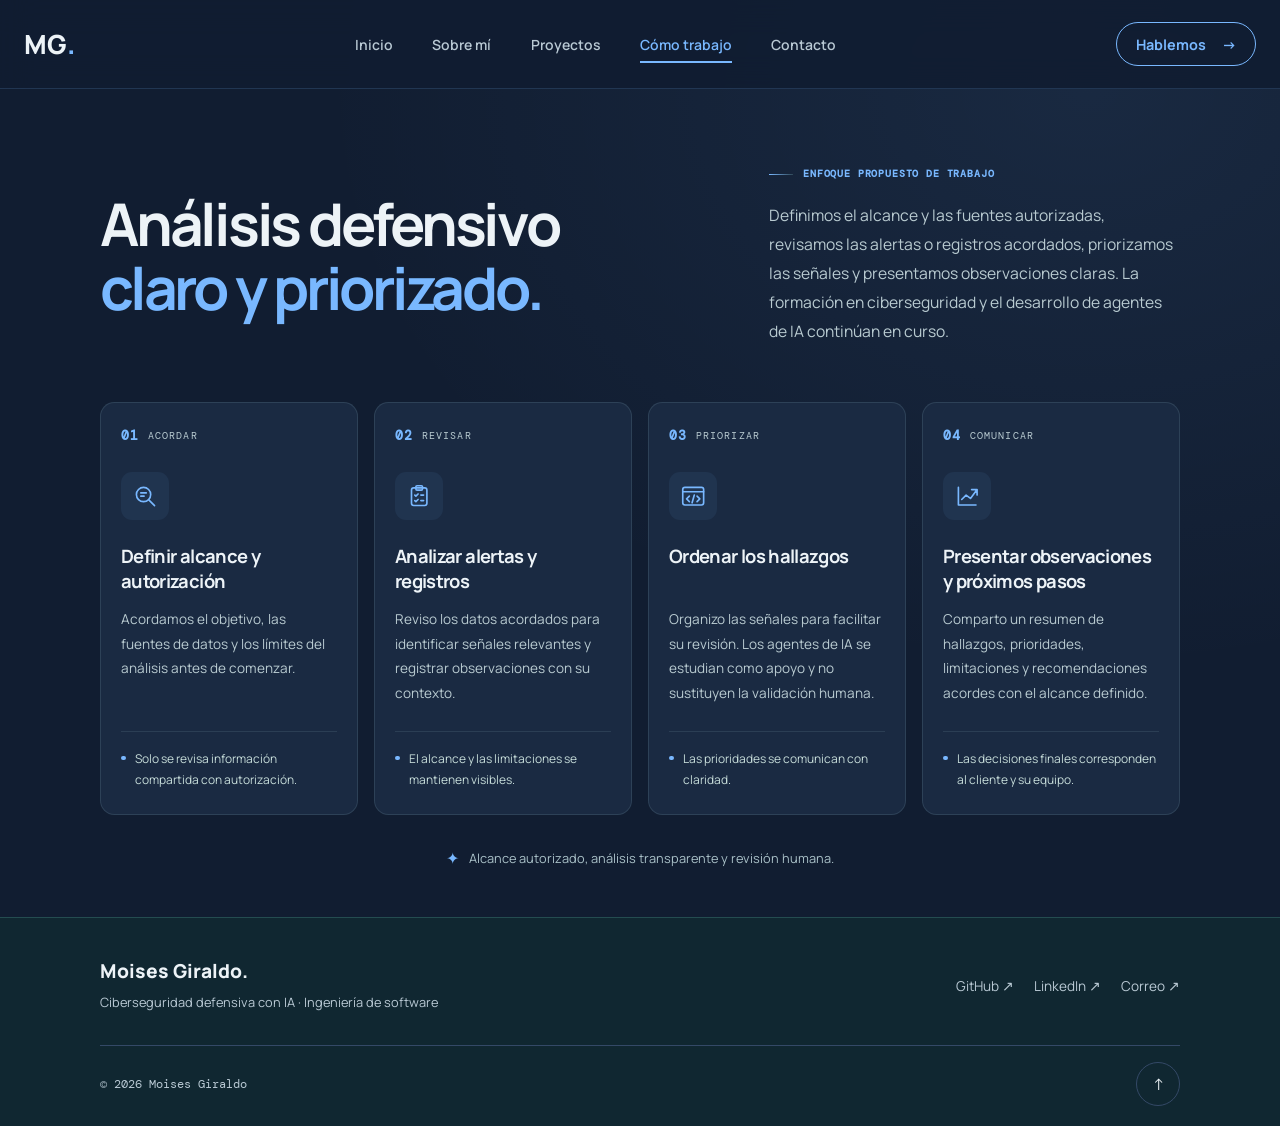
==== commit 76baa688: "feat: integrar caso defensivo al portafolio Co-authored-by: Copilot <223556219+Copilot@users.noreply" ====
--- a/como-trabajo.html
+++ b/como-trabajo.html
@@ -4,8 +4,8 @@
     <meta charset="utf-8">
     <meta name="viewport" content="width=device-width, initial-scale=1">
     <meta name="theme-color" content="#111d31">
-    <meta name="description" content="Enfoque propuesto por Moisés Giraldo para definir el alcance y priorizar alertas y registros en análisis defensivos.">
-    <title>Cómo trabajo | Moisés Giraldo</title>
+    <meta name="description" content="Enfoque propuesto por Moises Giraldo para definir el alcance y priorizar alertas y registros en análisis defensivos.">
+    <title>Cómo trabajo | Moises Giraldo</title>
     <link rel="stylesheet" href="css/styles.css">
     <script src="js/app.js" defer></script>
     <link rel="stylesheet" href="css/visual.css">
@@ -15,7 +15,7 @@
     <a class="skip-link" href="#contenido">Saltar al contenido</a>
     <header class="site-header">
       <div class="header-inner">
-        <a class="wordmark" href="index.html" aria-label="Moisés Giraldo, ir al inicio">MG<span>.</span></a>
+        <a class="wordmark" href="index.html" aria-label="Moises Giraldo, ir al inicio">MG<span>.</span></a>
         <button class="menu-toggle" type="button" aria-expanded="false" aria-controls="site-nav" aria-label="Abrir menú"><span></span><span></span></button>
         <nav class="site-nav" id="site-nav" aria-label="Navegación principal">
           <a href="index.html">Inicio</a><a href="sobre-mi.html">Sobre mí</a>
@@ -113,14 +113,14 @@
     <footer class="site-footer">
       <div class="footer-inner">
         <div class="footer-top">
-          <div><a class="footer-name" href="index.html">Moisés Giraldo<span aria-hidden="true">.</span></a><p>Ciberseguridad defensiva con IA · Ingeniería de software</p></div>
+          <div><a class="footer-name" href="index.html">Moises Giraldo<span aria-hidden="true">.</span></a><p>Ciberseguridad defensiva con IA · Ingeniería de software</p></div>
           <nav class="footer-links" aria-label="Perfiles y contacto">
             <a href="https://github.com/ellmoi" target="_blank" rel="noopener noreferrer">GitHub ↗</a>
             <a href="https://www.linkedin.com/in/moises-giraldo-7874b9283" target="_blank" rel="noopener noreferrer">LinkedIn ↗</a>
             <a href="mailto:moises10giraldo@gmail.com">Correo ↗</a>
           </nav>
         </div>
-        <div class="footer-bottom"><span class="footer-copy">© <span id="year">2026</span> Moisés Giraldo</span><a class="back-top" href="index.html" aria-label="Volver al inicio">↑</a></div>
+        <div class="footer-bottom"><span class="footer-copy">© <span id="year">2026</span> Moises Giraldo</span><a class="back-top" href="index.html" aria-label="Volver al inicio">↑</a></div>
       </div>
     </footer>
   </body>
